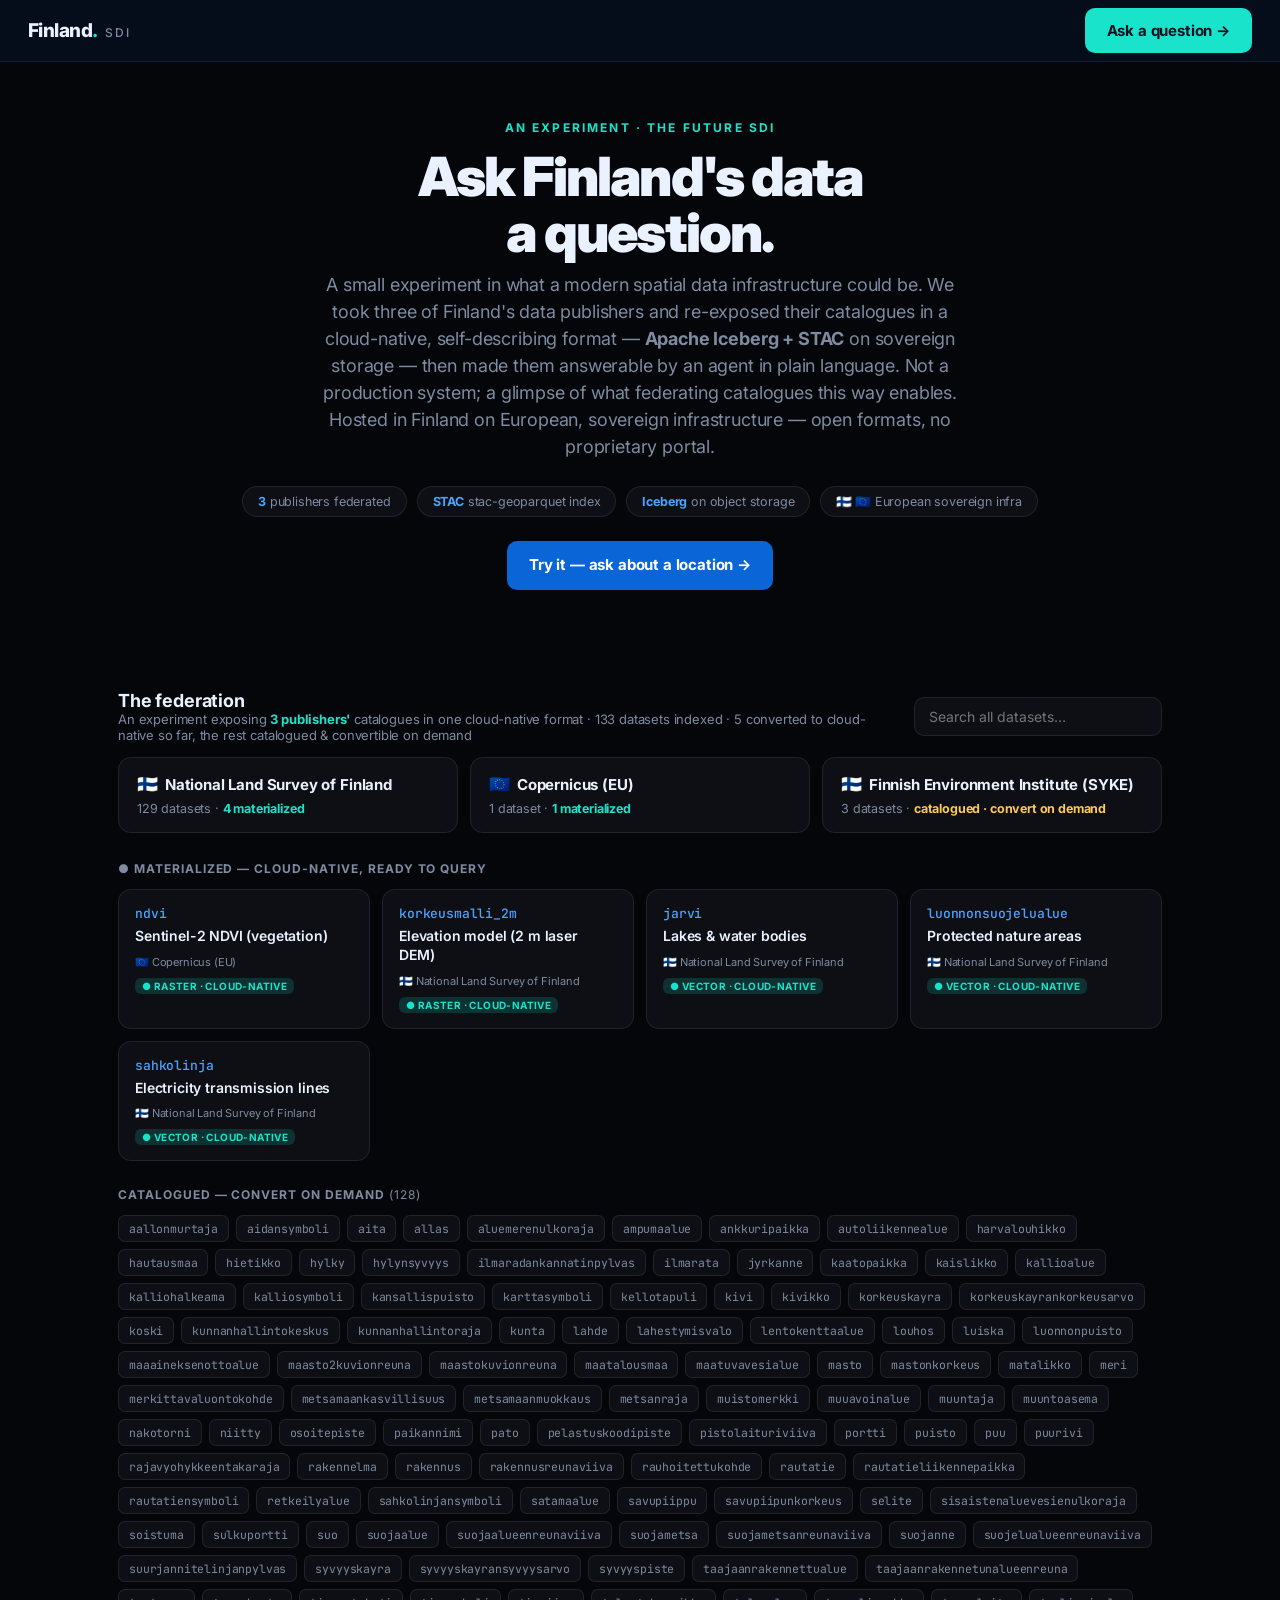
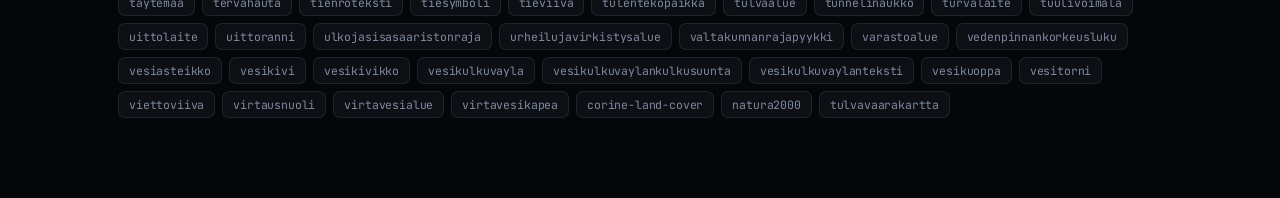
==== webapp/index.html @ 7bf888b0 "CARTO @ OGC Connect Helsinki — The Next SDI keynote + live Finland SDI demo" ====
<!doctype html><html lang="en"><head>
<meta charset="utf-8"><meta name="viewport" content="width=device-width,initial-scale=1">
<title>Finland · SDI</title><link rel="stylesheet" href="style.css">
</head><body>
<div class="topbar">
  <span class="wm">Finland<span class="dot">.</span><span class="sub">SDI</span></span>
  <a class="btn cyan" href="app.html">Ask a question →</a>
</div>

<div class="hero">
  <div class="kick">An experiment · the future SDI</div>
  <h1>Ask Finland's data<br>a question.</h1>
  <p>A small experiment in what a modern spatial data infrastructure could be. We took three of Finland's data publishers and re-exposed their catalogues in a cloud-native, self-describing format — <b>Apache Iceberg + STAC</b> on sovereign storage — then made them answerable by an agent in plain language. Not a production system; a glimpse of what federating catalogues this way enables. Hosted in Finland on European, sovereign infrastructure — open formats, no proprietary portal.</p>
  <div class="pills" id="pills"></div>
  <p style="margin-top:24px"><a class="btn" href="app.html">Try it — ask about a location →</a></p>
</div>

<div class="catwrap">
  <div class="catbar">
    <div><h2>The federation</h2><div class="meta" id="meta">loading…</div></div>
    <input class="search" id="search" placeholder="Search all datasets…">
  </div>
  <div class="pubs" id="pubs"></div>
  <h3 class="sec2" id="hmat">● Materialized — cloud-native, ready to query</h3>
  <div class="grid" id="gmat"></div>
  <h3 class="sec2" id="hcat">Catalogued — convert on demand</h3>
  <div class="chips2" id="gcat"></div>
</div>

<script>
let DATA=[];
fetch('data/catalog.json').then(r=>r.json()).then(d=>{
  DATA=d.datasets;
  document.getElementById('meta').innerHTML=`An experiment exposing <b style="color:var(--cyan)">${d.publishers.length} publishers'</b> catalogues in one cloud-native format · ${d.total} datasets indexed · ${d.materialized} converted to cloud-native so far, the rest catalogued & convertible on demand`;
  const pp=document.getElementById('pubs');
  d.publishers.sort((a,b)=>b.materialized-a.materialized).forEach(p=>{
    const e=document.createElement('div');e.className='pubcard';
    const status=p.materialized?`<b>${p.materialized} materialized</b>`:`<b style="color:var(--amber)">catalogued · convert on demand</b>`;
    e.innerHTML=`<div class="pn"><span class="pf">${p.flag}</span>${p.publisher}</div>
      <div class="pm">${p.n} dataset${p.n>1?'s':''} · ${status}</div>`;pp.appendChild(e);});
  const pl=document.getElementById('pills');
  [['3','publishers federated'],['STAC','stac-geoparquet index'],['Iceberg','on object storage'],['🇫🇮 🇪🇺','European sovereign infra']].forEach(([b,t])=>{
    const e=document.createElement('div');e.className='pill';e.innerHTML=`<b>${b}</b> ${t}`;pl.appendChild(e);});
  render('');
});
document.getElementById('search').oninput=e=>render(e.target.value.toLowerCase());
function match(d,q){return !q||((d.id||'')+(d.title||'')+(d.publisher||'')).toLowerCase().includes(q);}
function render(q){
  const gm=document.getElementById('gmat'),gc=document.getElementById('gcat');gm.innerHTML='';gc.innerHTML='';
  const mat=DATA.filter(d=>d.materialized&&match(d,q)), cat=DATA.filter(d=>!d.materialized&&match(d,q));
  mat.forEach(d=>{const c=document.createElement('div');c.className='card';
    c.innerHTML=`<div class="id">${d.id}</div><div class="ti">${d.title}</div>
      <div class="pub">${d.flag} ${d.publisher}</div>
      <div class="row"><span class="tag mat">● ${d.item_type==='coverage'?'raster':'vector'} · cloud-native</span></div>`;gm.appendChild(c);});
  cat.forEach(d=>{const e=document.createElement('div');e.className='chip2';e.textContent=d.id;e.title=`${d.publisher} · ${d.item_type}`;gc.appendChild(e);});
  document.getElementById('hcat').innerHTML=`Catalogued — convert on demand <span style="color:var(--muted);font-weight:400">(${cat.length})</span>`;
  document.getElementById('hmat').style.display=mat.length?'':'none';
}
</script></body></html>
---- webapp/style.css ----
@import url('https://fonts.googleapis.com/css2?family=Inter:wght@400;500;600;700;800;900&family=JetBrains+Mono:wght@400;500&display=swap');
:root{
  --navy:#050609; --navy2:#0d0f14; --panel:#070809; --ink:#EAF1FF; --muted:#7E8BA0;
  --blue:#4DA3FF; --blue2:#0A66D6; --cyan:#19E3CB; --amber:#FFC857; --red:#FF6B6B;
  --line:rgba(125,139,160,.16);
}
*{box-sizing:border-box} html,body{margin:0;height:100%}
body{font-family:Inter,system-ui,Arial,sans-serif;background:var(--navy);color:var(--ink);
  -webkit-font-smoothing:antialiased;letter-spacing:-.01em}
a{color:var(--cyan);text-decoration:none}
.wm{font-weight:800;letter-spacing:-.03em;font-size:19px}
.wm .dot{color:var(--cyan)} .wm .sub{color:var(--muted);font-weight:500;font-size:12px;letter-spacing:.16em;text-transform:uppercase;margin-left:8px}
.btn{display:inline-flex;align-items:center;gap:8px;background:var(--blue2);color:#fff;font-weight:700;
  border:0;border-radius:10px;padding:13px 22px;font-size:15px;cursor:pointer;transition:.15s}
.btn:hover{background:var(--blue)} .btn.cyan{background:var(--cyan);color:#07101F}

/* ---- landing ---- */
.topbar{position:fixed;top:0;left:0;right:0;height:62px;display:flex;align-items:center;justify-content:space-between;
  padding:0 28px;background:rgba(7,16,31,.85);backdrop-filter:blur(10px);border-bottom:1px solid var(--line);z-index:20}
.hero{max-width:1100px;margin:0 auto;padding:120px 28px 30px;text-align:center}
.kick{color:var(--cyan);font-weight:700;letter-spacing:.18em;text-transform:uppercase;font-size:12px}
.hero h1{font-size:54px;font-weight:900;line-height:1.04;letter-spacing:-.035em;margin:14px 0 10px}
.hero p{color:var(--muted);font-size:18px;max-width:60ch;margin:0 auto 26px;line-height:1.5}
.pills{display:flex;gap:10px;justify-content:center;flex-wrap:wrap;margin-bottom:8px}
.pill{background:var(--navy2);border:1px solid var(--line);border-radius:999px;padding:7px 15px;font-size:12.5px;color:var(--muted)}
.pill b{color:var(--blue)}
.catwrap{max-width:1100px;margin:0 auto;padding:18px 28px 80px}
.catbar{display:flex;align-items:center;justify-content:space-between;gap:14px;margin:26px 0 14px}
.catbar h2{font-size:18px;margin:0} .catbar .meta{color:var(--muted);font-size:13px}
.search{flex:1;max-width:340px;background:var(--navy2);border:1px solid var(--line);border-radius:10px;
  padding:10px 14px;color:var(--ink);font-size:14px;font-family:inherit}
.grid{display:grid;grid-template-columns:repeat(auto-fill,minmax(250px,1fr));gap:12px}
.card{background:var(--navy2);border:1px solid var(--line);border-radius:13px;padding:15px 16px}
.card .id{font-family:'JetBrains Mono',monospace;font-size:13px;color:var(--blue);font-weight:500}
.card .ti{font-size:13px;color:var(--ink);margin:5px 0 9px;line-height:1.35;min-height:34px}
.card .row{display:flex;align-items:center;gap:7px;flex-wrap:wrap}
.tag{font-size:10px;letter-spacing:.04em;text-transform:uppercase;border-radius:6px;padding:2px 7px;font-weight:700}
.tag.mat{background:rgba(22,224,200,.16);color:var(--cyan)} .tag.cat{background:rgba(138,160,189,.14);color:var(--muted)}
.tag.coll{background:rgba(3,111,226,.16);color:var(--blue)}
/* federation home listing */
.pubs{display:grid;grid-template-columns:repeat(3,1fr);gap:12px;margin:8px 0 28px}
.pubcard{background:var(--navy2);border:1px solid var(--line);border-radius:13px;padding:16px 18px}
.pubcard .pn{font-size:15px;font-weight:700} .pubcard .pf{font-size:17px;margin-right:7px}
.pubcard .pm{color:var(--muted);font-size:12.5px;margin-top:7px} .pubcard .pm b{color:var(--cyan)}
.sec2{font-size:12px;letter-spacing:.08em;text-transform:uppercase;color:var(--muted);margin:26px 0 13px;font-weight:700}
.card .ti{min-height:0;font-size:14px;font-weight:600}
.card .pub{font-size:11px;color:var(--muted);margin:6px 0 9px}
.chips2{display:flex;flex-wrap:wrap;gap:7px}
.chip2{font-family:'JetBrains Mono',monospace;font-size:11.5px;color:var(--muted);background:var(--navy2);border:1px solid var(--line);border-radius:7px;padding:5px 10px;cursor:default}
.chip2:hover{color:var(--ink);border-color:var(--cyan)}

/* ---- app (map + chat) ---- */
.app{display:flex;height:100vh}
.chat{width:430px;min-width:430px;display:flex;flex-direction:column;background:var(--panel);border-right:1px solid var(--line)}
.chat .head{padding:16px 20px;border-bottom:1px solid var(--line);display:flex;align-items:center;justify-content:space-between}
.chat .msgs{flex:1;overflow:auto;padding:18px 18px 8px}
.msg{margin:0 0 14px;font-size:14px;line-height:1.5;animation:fade .35s ease}
@keyframes fade{from{opacity:0;transform:translateY(6px)}to{opacity:1;transform:none}}
.msg.user{text-align:right} .msg.user .b{background:var(--blue2);color:#fff;border-radius:14px 14px 4px 14px}
.msg.agent{display:flex;gap:9px;align-items:flex-start}
.av{flex:none;width:24px;height:24px;border-radius:50%;background:radial-gradient(circle at 32% 30%,#1c3e60,#0a1828);
  border:1px solid rgba(77,163,255,.45);color:var(--blue);font-size:12px;font-weight:700;display:flex;align-items:center;justify-content:center;margin-top:2px}
.msg .b{display:inline-block;max-width:90%;text-align:left;background:#10141c;border:1px solid var(--line);
  border-radius:4px 14px 14px 14px;padding:11px 15px;color:var(--ink)}
.msg .b b{color:#fff}  /* agent emphasis = white (its voice), not cyan */
.src{display:inline-block;margin-top:7px;font-size:10.5px;font-family:'JetBrains Mono',monospace;color:var(--muted);
  background:rgba(138,160,189,.10);border:1px solid var(--line);border-radius:6px;padding:2px 8px}
.src:before{content:'◆ ';color:var(--cyan)}
.stat{margin-top:8px;background:#0b1730;border:1px solid var(--line);border-left:3px solid var(--cyan);border-radius:8px;padding:9px 12px}
.stat .l{font-size:10px;letter-spacing:.08em;text-transform:uppercase;color:var(--muted)}
.stat .v{font-size:14px;font-weight:700;color:var(--ink);margin:1px 0 3px}
.stat .s{font-size:10.5px;font-family:'JetBrains Mono',monospace;color:var(--blue)}
.typing{color:var(--muted);font-size:13px;font-style:italic;padding:0 4px 12px}
.compose{padding:14px;border-top:1px solid var(--line)}
.compose form{display:flex;gap:8px}
.compose input{flex:1;background:var(--navy2);border:1px solid var(--line);border-radius:10px;padding:12px 14px;color:var(--ink);font-size:14px;font-family:inherit}
.chips{display:flex;gap:7px;flex-wrap:wrap;margin-bottom:10px}
.chip{font-size:12px;color:var(--blue);background:rgba(3,111,226,.12);border:1px solid var(--line);border-radius:999px;padding:6px 12px;cursor:pointer}
.chip:hover{background:rgba(3,111,226,.22)}
#map{flex:1;height:100vh}
.footer-note{position:absolute;bottom:14px;left:446px;z-index:5;font-size:11px;color:var(--muted);
  background:rgba(7,16,31,.7);border:1px solid var(--line);border-radius:8px;padding:6px 11px;backdrop-filter:blur(6px)}
.footer-note b{color:var(--cyan)}

/* internal work — dim, monospace, recedes behind the agent's voice */
.tool{margin:2px 0 11px 33px;font-family:'JetBrains Mono',monospace;font-size:11px;line-height:1.55;
  background:#070809;border:1px solid var(--line);border-left:2px solid #2b3645;border-radius:7px;padding:8px 11px;animation:fade .3s}
.tool .cmd{color:#8094ac;word-break:break-word;cursor:pointer;display:flex;justify-content:space-between;gap:8px;align-items:center}
.tool .ttag{font-size:9px;letter-spacing:.12em;text-transform:uppercase;color:#5d7a9e;border:1px solid var(--line);border-radius:4px;padding:1px 6px;margin-right:8px;flex:none}
.tool .chev{color:#5d7a9e;font-size:10px;transition:transform .15s;flex:none}
.tool.open .chev{transform:rotate(180deg)}
.tool .sql{display:none;white-space:pre-wrap;margin:8px 0 4px;padding:9px 10px;background:#04060a;border:1px solid var(--line);
  border-radius:6px;color:#7f93ad;font-size:10.5px;line-height:1.5;overflow-x:auto}
.tool.open .sql{display:block}
.tool .res{color:var(--muted);margin-top:4px;white-space:pre-line} .tool .res:before{content:'→ ';color:#5d7a9e;font-weight:700}
.cur{display:inline-block;width:7px;height:14px;background:var(--cyan);margin-left:1px;vertical-align:-2px;animation:blink 1s steps(2) infinite}
@keyframes blink{50%{opacity:0}}
/* map callouts */
.callout{font:600 11px Inter;color:#fff;background:rgba(5,6,9,.82);border:1px solid var(--cyan);
  border-radius:7px;padding:4px 9px;white-space:nowrap;box-shadow:0 2px 10px rgba(0,0,0,.5);backdrop-filter:blur(4px)}
.callout.amber{border-color:var(--amber)} .callout.green{border-color:#39d98a} .callout.cyan{border-color:var(--cyan)} .callout.red{border-color:var(--red)}
.callout:after{content:'';position:absolute;left:50%;top:100%;transform:translateX(-50%);border:5px solid transparent;border-top-color:rgba(5,6,9,.82)}
/* pace control */
.pace{display:flex;gap:4px;align-items:center} .pace b{font-size:10px;color:var(--muted);letter-spacing:.08em;text-transform:uppercase;margin-right:2px}
.pace button{background:var(--navy2);border:1px solid var(--line);color:var(--muted);border-radius:6px;padding:3px 8px;font-size:11px;cursor:pointer;font-family:inherit}
.pace button.on{background:rgba(25,227,203,.16);color:var(--cyan);border-color:var(--cyan)}
/* verdict / risk card */
.assess{margin:4px 0 16px;background:linear-gradient(180deg,#0c1c34,#0b1730);border:1px solid var(--line);border-radius:14px;padding:16px 17px;animation:fade .4s}
.assess .vh{font-size:11px;letter-spacing:.14em;text-transform:uppercase;color:var(--muted);font-weight:700}
.assess .vd{font-size:17px;font-weight:800;margin:3px 0 11px;line-height:1.2}
.factor{display:flex;align-items:center;gap:10px;font-size:13px;padding:7px 0;border-top:1px solid rgba(138,160,189,.12)}
.factor .fl{flex:1;color:var(--muted)} .factor .fv{color:var(--ink);font-weight:600;text-align:right}
.factor .d{width:9px;height:9px;border-radius:50%;flex:none}
.d.good{background:var(--cyan);box-shadow:0 0 8px var(--cyan)} .d.risk{background:var(--amber);box-shadow:0 0 8px var(--amber)}
.flag{margin-top:13px;background:rgba(255,200,87,.10);border:1px solid rgba(255,200,87,.35);border-radius:9px;padding:10px 12px;font-size:12.5px;color:#FFE3A8;line-height:1.45}
.flag:before{content:'⚠  ';font-weight:800}
.assess .note{margin-top:11px;font-size:11px;color:var(--muted);line-height:1.5;border-top:1px solid rgba(138,160,189,.15);padding-top:10px}
.assess .note b{color:var(--cyan)}
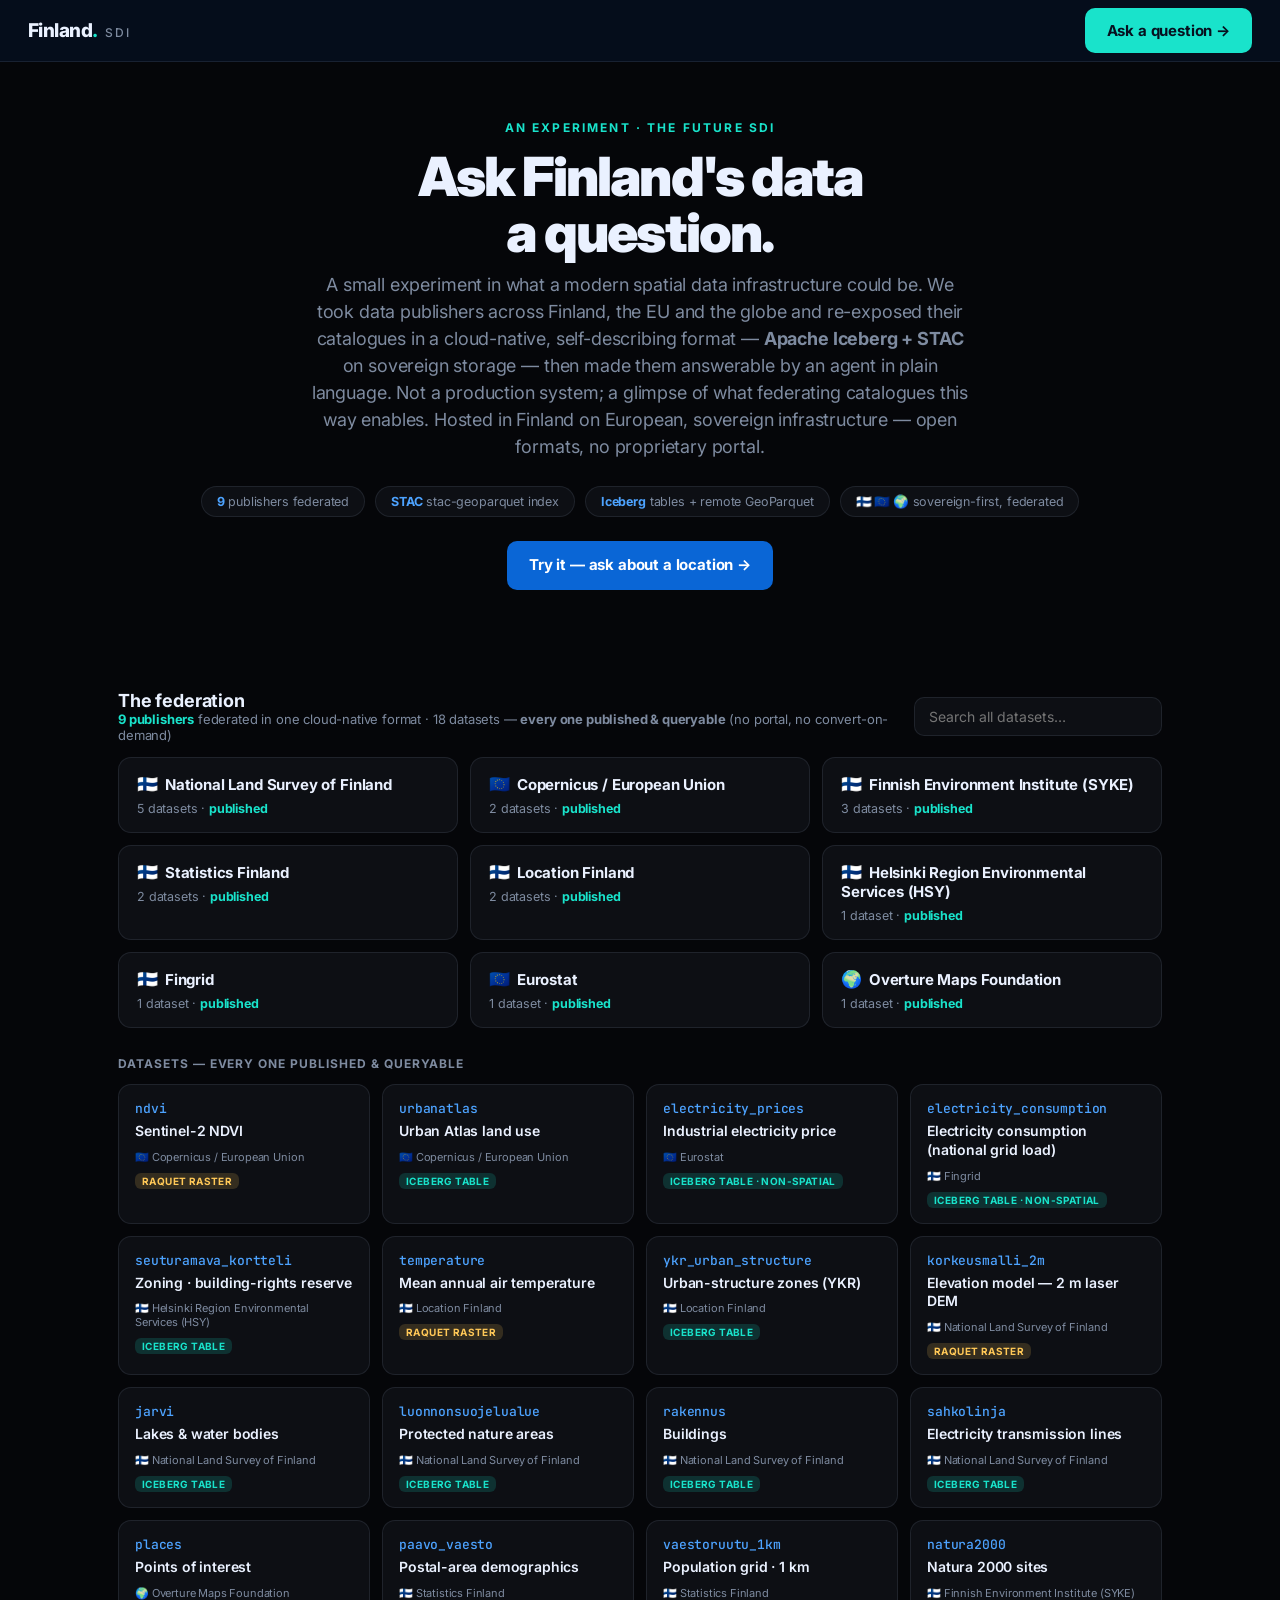
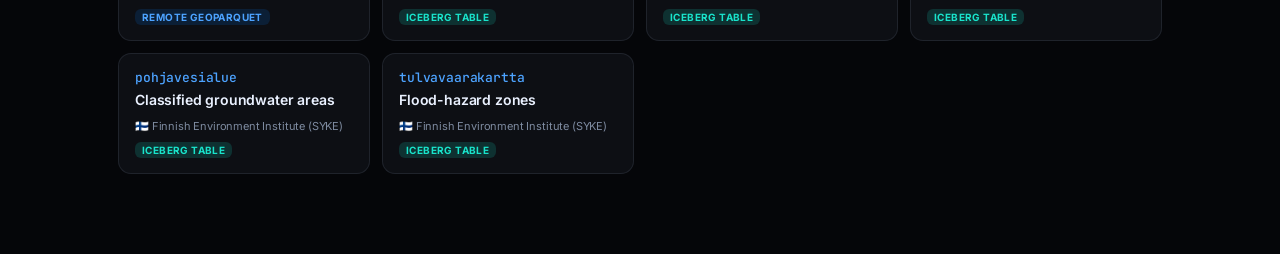
==== commit 9a13c15a: "Refresh webapp + walkthrough to the Iceberg-everything model; move build inputs off the catalog surf" ====
--- a/webapp/index.html
+++ b/webapp/index.html
@@ -10,7 +10,7 @@
 <div class="hero">
   <div class="kick">An experiment · the future SDI</div>
   <h1>Ask Finland's data<br>a question.</h1>
-  <p>A small experiment in what a modern spatial data infrastructure could be. We took three of Finland's data publishers and re-exposed their catalogues in a cloud-native, self-describing format — <b>Apache Iceberg + STAC</b> on sovereign storage — then made them answerable by an agent in plain language. Not a production system; a glimpse of what federating catalogues this way enables. Hosted in Finland on European, sovereign infrastructure — open formats, no proprietary portal.</p>
+  <p>A small experiment in what a modern spatial data infrastructure could be. We took data publishers across Finland, the EU and the globe and re-exposed their catalogues in a cloud-native, self-describing format — <b>Apache Iceberg + STAC</b> on sovereign storage — then made them answerable by an agent in plain language. Not a production system; a glimpse of what federating catalogues this way enables. Hosted in Finland on European, sovereign infrastructure — open formats, no proprietary portal.</p>
   <div class="pills" id="pills"></div>
   <p style="margin-top:24px"><a class="btn" href="app.html">Try it — ask about a location →</a></p>
 </div>
@@ -21,39 +21,38 @@
     <input class="search" id="search" placeholder="Search all datasets…">
   </div>
   <div class="pubs" id="pubs"></div>
-  <h3 class="sec2" id="hmat">● Materialized — cloud-native, ready to query</h3>
-  <div class="grid" id="gmat"></div>
-  <h3 class="sec2" id="hcat">Catalogued — convert on demand</h3>
-  <div class="chips2" id="gcat"></div>
+  <h3 class="sec2">Datasets — every one published &amp; queryable</h3>
+  <div class="grid" id="grid"></div>
 </div>
 
 <script>
 let DATA=[];
+const STY={iceberg:'background:rgba(22,224,200,.16);color:var(--cyan)',
+           raster:'background:rgba(255,200,87,.16);color:var(--amber)',
+           remote:'background:rgba(3,111,226,.16);color:var(--blue)'};
 fetch('data/catalog.json').then(r=>r.json()).then(d=>{
   DATA=d.datasets;
-  document.getElementById('meta').innerHTML=`An experiment exposing <b style="color:var(--cyan)">${d.publishers.length} publishers'</b> catalogues in one cloud-native format · ${d.total} datasets indexed · ${d.materialized} converted to cloud-native so far, the rest catalogued & convertible on demand`;
+  document.getElementById('meta').innerHTML=`<b style="color:var(--cyan)">${d.publishers.length} publishers</b> federated in one cloud-native format · ${d.total} datasets — <b>every one published &amp; queryable</b> (no portal, no convert-on-demand)`;
   const pp=document.getElementById('pubs');
-  d.publishers.sort((a,b)=>b.materialized-a.materialized).forEach(p=>{
+  d.publishers.forEach(p=>{
     const e=document.createElement('div');e.className='pubcard';
-    const status=p.materialized?`<b>${p.materialized} materialized</b>`:`<b style="color:var(--amber)">catalogued · convert on demand</b>`;
     e.innerHTML=`<div class="pn"><span class="pf">${p.flag}</span>${p.publisher}</div>
-      <div class="pm">${p.n} dataset${p.n>1?'s':''} · ${status}</div>`;pp.appendChild(e);});
+      <div class="pm">${p.n} dataset${p.n>1?'s':''} · <b>published</b></div>`;pp.appendChild(e);});
   const pl=document.getElementById('pills');
-  [['3','publishers federated'],['STAC','stac-geoparquet index'],['Iceberg','on object storage'],['🇫🇮 🇪🇺','European sovereign infra']].forEach(([b,t])=>{
+  [[d.publishers.length,'publishers federated'],['STAC','stac-geoparquet index'],
+   ['Iceberg','tables + remote GeoParquet'],['🇫🇮 🇪🇺 🌍','sovereign-first, federated']].forEach(([b,t])=>{
     const e=document.createElement('div');e.className='pill';e.innerHTML=`<b>${b}</b> ${t}`;pl.appendChild(e);});
   render('');
 });
 document.getElementById('search').oninput=e=>render(e.target.value.toLowerCase());
-function match(d,q){return !q||((d.id||'')+(d.title||'')+(d.publisher||'')).toLowerCase().includes(q);}
+function match(d,q){return !q||((d.id||'')+(d.title||'')+(d.publisher||'')+(d.representation||'')).toLowerCase().includes(q);}
 function render(q){
-  const gm=document.getElementById('gmat'),gc=document.getElementById('gcat');gm.innerHTML='';gc.innerHTML='';
-  const mat=DATA.filter(d=>d.materialized&&match(d,q)), cat=DATA.filter(d=>!d.materialized&&match(d,q));
-  mat.forEach(d=>{const c=document.createElement('div');c.className='card';
-    c.innerHTML=`<div class="id">${d.id}</div><div class="ti">${d.title}</div>
+  const g=document.getElementById('grid');g.innerHTML='';
+  DATA.filter(d=>match(d,q)).forEach(d=>{
+    const c=document.createElement('div');c.className='card';
+    c.innerHTML=`<div class="id">${d.id}</div><div class="ti">${d.title||''}</div>
       <div class="pub">${d.flag} ${d.publisher}</div>
-      <div class="row"><span class="tag mat">● ${d.item_type==='coverage'?'raster':'vector'} · cloud-native</span></div>`;gm.appendChild(c);});
-  cat.forEach(d=>{const e=document.createElement('div');e.className='chip2';e.textContent=d.id;e.title=`${d.publisher} · ${d.item_type}`;gc.appendChild(e);});
-  document.getElementById('hcat').innerHTML=`Catalogued — convert on demand <span style="color:var(--muted);font-weight:400">(${cat.length})</span>`;
-  document.getElementById('hmat').style.display=mat.length?'':'none';
+      <div class="row"><span class="tag" style="${STY[d.kind]||''}">${d.representation}</span></div>`;
+    g.appendChild(c);});
 }
 </script></body></html>
